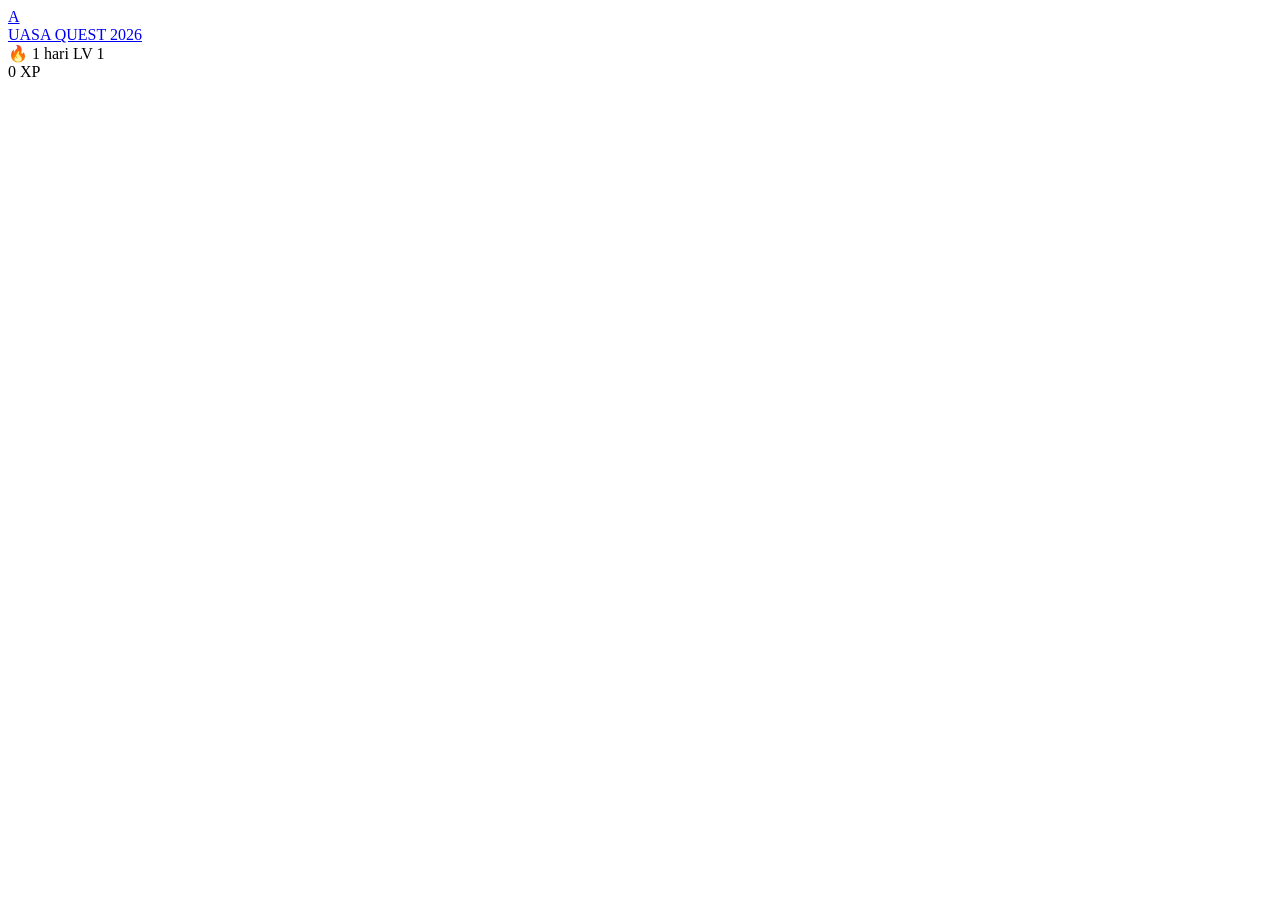
==== index.html @ d548b933 "Add files via upload" ====
<!doctype html>
<html lang="ms">
<head>
<meta charset="utf-8">
<meta name="viewport" content="width=device-width,initial-scale=1,viewport-fit=cover">
<title>Auni UASA Quest 2026</title>
<meta name="description" content="Hub ulang kaji UASA Tingkatan 1: jadual & countdown, nota, kad imbas, cabaran, kertas latihan, simulasi dan lencana.">
<meta name="theme-color" content="#17171C">
<link rel="preconnect" href="https://fonts.googleapis.com">
<link rel="preconnect" href="https://fonts.gstatic.com" crossorigin>
<link rel="stylesheet" href="https://fonts.googleapis.com/css2?family=Bowlby+One&family=Lexend:wght@400;500;600;700;800&family=JetBrains+Mono:wght@500;700&display=swap">
<link rel="stylesheet" href="css/style.css">
</head>
<body>
<header class="bar"><div class="wrap">
  <a class="logo" href="#utama" aria-label="Laman utama"><div class="k">A</div><span>UASA QUEST 2026</span></a>
  <div class="xpbox">
    <span class="streak" id="hdrStreak">🔥 1 hari</span>
    <span class="lvl" id="hdrLvl">LV 1</span>
    <div class="xpbar" aria-hidden="true"><i id="hdrBar"></i></div>
    <span class="xpnum" id="hdrXp">0 XP</span>
  </div>
</div></header>

<main id="app"></main>
<div id="toast" role="status" aria-live="polite"></div>
<canvas id="fx"></canvas>

<script src="js/config.js"></script>
<script src="js/data/bm.js"></script>
<script src="js/data/en.js"></script>
<script src="js/data/sej.js"></script>
<script src="js/data/geo.js"></script>
<script src="js/data/mt.js"></script>
<script src="js/data/sn.js"></script>
<script src="js/data/learn.js"></script>
<script src="js/data/more.js"></script>
<script src="js/sims.js"></script>
<script src="js/raikan.js"></script>
<script src="js/app.js"></script>
</body>
</html>
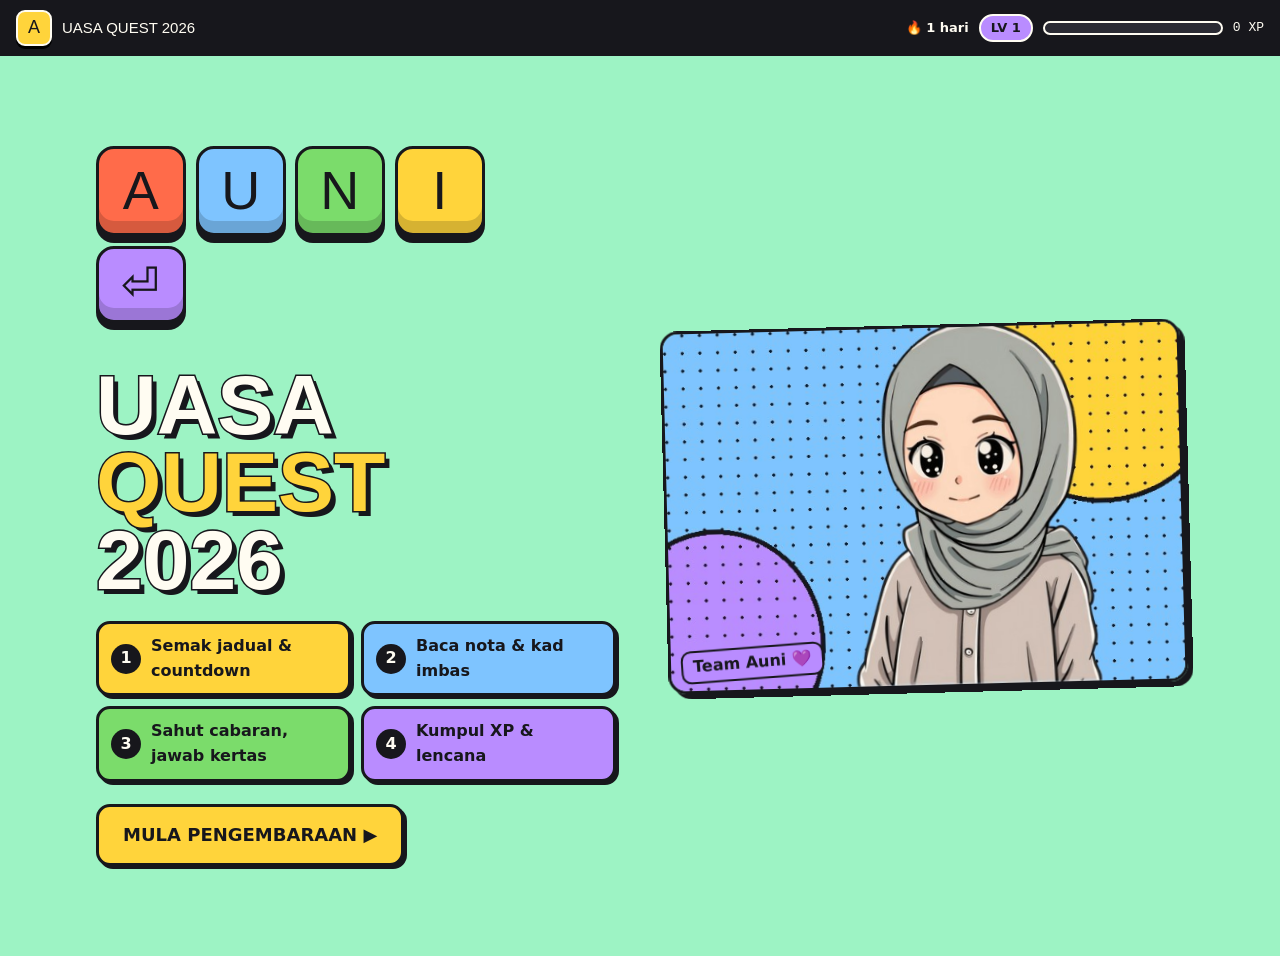
==== commit a21e3bd2: "Add files via upload" ====
--- a/index.html
+++ b/index.html
@@ -6,6 +6,19 @@
 <title>Auni UASA Quest 2026</title>
 <meta name="description" content="Hub ulang kaji UASA Tingkatan 1: jadual & countdown, nota, kad imbas, cabaran, kertas latihan, simulasi dan lencana.">
 <meta name="theme-color" content="#17171C">
+<link rel="manifest" href="manifest.webmanifest">
+<link rel="icon" type="image/png" href="assets/icons/favicon.png">
+<link rel="apple-touch-icon" href="assets/icons/apple-touch-icon.png">
+<meta name="apple-mobile-web-app-capable" content="yes">
+<meta name="mobile-web-app-capable" content="yes">
+<meta name="apple-mobile-web-app-status-bar-style" content="black">
+<meta name="apple-mobile-web-app-title" content="Auni UASA">
+<meta property="og:type" content="website">
+<meta property="og:title" content="Auni UASA Quest 2026">
+<meta property="og:description" content="Hub ulang kaji UASA Tingkatan 1: jadual & countdown, nota, kad imbas, kertas latihan dan lencana.">
+<meta property="og:image" content="https://juliemarlina-collab.github.io/Auni-UASA-Quest-/assets/og-image.jpg">
+<meta property="og:url" content="https://juliemarlina-collab.github.io/Auni-UASA-Quest-/">
+<meta name="twitter:card" content="summary_large_image">
 <link rel="preconnect" href="https://fonts.googleapis.com">
 <link rel="preconnect" href="https://fonts.gstatic.com" crossorigin>
 <link rel="stylesheet" href="https://fonts.googleapis.com/css2?family=Bowlby+One&family=Lexend:wght@400;500;600;700;800&family=JetBrains+Mono:wght@500;700&display=swap">
--- a/css/style.css
+++ b/css/style.css
@@ -0,0 +1,513 @@
+/* UASA Quest · gaya utama */
+:root{padding-top:env(safe-area-inset-top,0px);padding-bottom:env(safe-area-inset-bottom,0px)}
+body{margin:0}
+img{max-width:100%}
+[hidden]{display:none!important}
+
+/* Layout: sticker-collage learning hub — sticky XP bar, keycap hero, quest cards, mama photo collage; paper views as stacked sticker cards */
+:root{
+  --mint:#9DF3C4; --mint-d:#6FE3A8; --ink:#17171C; --paper:#FFFCF2; --cream:#F6EFD9;
+  --sun:#FFD43B; --tomato:#FF6B4A; --sky:#7EC4FF; --leaf:#7BDC6B; --grape:#B98CFF; --teal:#2BC3C9;
+  --good:#1FA35A; --bad:#E2412B; --muted:#4D4D57;
+  --f-display:'Bowlby One','Arial Black',Impact,sans-serif;
+  --f-body:'Lexend',system-ui,-apple-system,'Segoe UI',sans-serif;
+  --f-mono:'JetBrains Mono',ui-monospace,Menlo,Consolas,monospace;
+  --b:3px solid var(--ink); --sh:5px 5px 0 var(--ink); --sh-s:3px 3px 0 var(--ink);
+  color-scheme:light;
+}
+*{box-sizing:border-box}
+html{scroll-behavior:smooth}
+body{background:var(--mint);color:var(--ink);font-family:var(--f-body);font-size:16px;line-height:1.55;
+  background-image:radial-gradient(rgba(23,23,28,.10) 1.2px,transparent 1.3px);background-size:18px 18px}
+body::before{content:"";position:fixed;inset:0 0 auto;height:env(safe-area-inset-top,0px);z-index:60;background:var(--ink)}
+button{font:inherit;color:inherit;cursor:pointer}
+:focus-visible{outline:3px solid var(--grape);outline-offset:3px}
+.wrap{max-width:1040px;margin:0 auto;padding-left:max(16px,env(safe-area-inset-left,0px));padding-right:max(16px,env(safe-area-inset-right,0px))}
+h1,h2,h3{text-wrap:balance;margin:0}
+.disp{font-family:var(--f-display);font-weight:400;letter-spacing:.01em;line-height:1}
+
+/* ---------- top bar ---------- */
+.bar{position:sticky;top:env(safe-area-inset-top,0px);z-index:50;background:var(--ink);color:var(--paper)}
+.bar .wrap{display:flex;align-items:center;gap:12px;padding-block:10px}
+.logo{display:flex;align-items:center;gap:10px;text-decoration:none;color:inherit;min-width:0}
+.logo .k{width:36px;height:36px;border-radius:9px;background:var(--sun);color:var(--ink);display:grid;place-items:center;font-family:var(--f-display);font-size:18px;border:2px solid var(--paper);box-shadow:0 3px 0 #000}
+.logo span{font-family:var(--f-display);font-size:15px;white-space:nowrap}
+.xpbox{margin-left:auto;display:flex;align-items:center;gap:10px;min-width:0}
+.lvl{background:var(--grape);color:var(--ink);border:2px solid var(--paper);border-radius:999px;padding:2px 10px;font-weight:800;font-size:13px;white-space:nowrap}
+.xpbar{width:clamp(70px,22vw,180px);height:14px;border:2px solid var(--paper);border-radius:999px;overflow:hidden;background:#2b2b33}
+.xpbar i{display:block;height:100%;background:linear-gradient(90deg,var(--sun),var(--tomato));width:0;transition:width .8s cubic-bezier(.2,1.4,.4,1)}
+.xpnum{font-family:var(--f-mono);font-size:13px;white-space:nowrap;font-variant-numeric:tabular-nums}
+.streak{font-weight:700;font-size:13px;white-space:nowrap}
+@media (max-width:520px){.logo span{display:none}.streak{display:none}}
+
+/* ---------- shared sticker bits ---------- */
+.card{background:var(--paper);border:var(--b);border-radius:18px;box-shadow:var(--sh)}
+.btn{display:inline-flex;align-items:center;justify-content:center;gap:8px;border:var(--b);border-radius:14px;padding:10px 18px;font-weight:800;background:var(--sun);box-shadow:var(--sh-s);transition:transform .12s,box-shadow .12s;text-decoration:none;color:var(--ink);min-height:46px}
+.btn:hover{transform:translate(-1px,-1px);box-shadow:4px 4px 0 var(--ink)}
+.btn:active{transform:translate(3px,3px);box-shadow:0 0 0 var(--ink)}
+.btn.ghost{background:var(--paper)}
+.btn.dark{background:var(--ink);color:var(--paper);border-color:var(--ink)}
+.btn[disabled]{opacity:.5;cursor:not-allowed;transform:none}
+.label{display:inline-block;background:var(--ink);color:var(--paper);font-family:var(--f-display);padding:6px 14px 8px;border-radius:6px;font-size:clamp(18px,3.4vw,26px);transform:rotate(-1.5deg)}
+.eyebrow{font-weight:800;text-transform:uppercase;letter-spacing:.12em;font-size:12px}
+section.blk{padding-block:34px}
+.sechead{display:flex;flex-wrap:wrap;align-items:end;gap:12px 18px;margin-bottom:20px}
+.sechead p{margin:0;color:var(--muted);max-width:52ch}
+
+/* ---------- hero ---------- */
+.hero{padding-block:30px 10px}
+.hero-grid{display:grid;grid-template-columns:1.25fr 1fr;gap:28px;align-items:center}
+@media (max-width:820px){.hero-grid{grid-template-columns:1fr}}
+.keys{display:grid;grid-template-columns:repeat(4,minmax(0,1fr));gap:10px;max-width:520px}
+.key{aspect-ratio:1;max-width:100%;border:var(--b);border-radius:18px;display:grid;place-items:center;font-family:var(--f-display);font-size:clamp(28px,7vw,54px);position:relative;
+  box-shadow:inset 0 -12px 0 rgba(0,0,0,.16),0 7px 0 var(--ink);animation:drop .6s cubic-bezier(.2,1.6,.4,1) both;user-select:none;transition:transform .1s,box-shadow .1s}
+.key:active{transform:translateY(6px);box-shadow:inset 0 -6px 0 rgba(0,0,0,.16),0 1px 0 var(--ink)}
+.key.enter{grid-row:span 2;aspect-ratio:auto;font-size:clamp(26px,6vw,46px)}
+.key:nth-child(1){background:var(--tomato)}.key:nth-child(2){background:var(--sky);animation-delay:.06s}.key:nth-child(3){background:var(--leaf);animation-delay:.12s}
+.key:nth-child(4){background:var(--sun);animation-delay:.18s}.key:nth-child(5){background:var(--grape);animation-delay:.24s}.key:nth-child(6){background:var(--sky);animation-delay:.3s}.key:nth-child(7){background:var(--tomato);animation-delay:.36s}
+@keyframes drop{from{transform:translateY(-40px) rotate(-8deg);opacity:0}to{transform:none;opacity:1}}
+.title-big{font-family:var(--f-display);font-size:clamp(40px,8.5vw,84px);line-height:.92;margin-top:22px;color:var(--paper);
+  -webkit-text-stroke:3px var(--ink);paint-order:stroke fill;text-shadow:5px 5px 0 var(--ink)}
+.title-big em{font-style:normal;color:var(--sun)}
+.hero p.sub{font-size:18px;font-weight:600;margin:14px 0 0;max-width:44ch}
+.statcard{padding:22px;position:relative}
+.statcard .whoname{display:flex;align-items:center;gap:14px}
+.hero{overflow-x:clip}
+.avatar{width:64px;height:64px;border-radius:50%;border:var(--b);background:var(--sun) center/cover no-repeat;flex:none}
+.statcard h3{font-family:var(--f-display);font-size:24px}
+.statcard .rank{font-weight:700;color:var(--muted)}
+.bigxp{display:flex;align-items:baseline;gap:8px;margin-top:18px}
+.bigxp b{font-family:var(--f-mono);font-size:44px;line-height:1;font-variant-numeric:tabular-nums}
+.meter{height:22px;border:var(--b);border-radius:999px;overflow:hidden;background:var(--cream);margin-top:10px}
+.meter i{display:block;height:100%;background:repeating-linear-gradient(-45deg,var(--tomato) 0 12px,#ff835f 12px 24px);width:0;transition:width 1s cubic-bezier(.2,1.3,.4,1)}
+.mini{display:grid;grid-template-columns:repeat(3,1fr);gap:10px;margin-top:16px}
+.mini div{border:2px solid var(--ink);border-radius:12px;padding:8px;text-align:center;background:var(--mint)}
+.mini b{display:block;font-family:var(--f-mono);font-size:22px;font-variant-numeric:tabular-nums}
+.mini span{font-size:12px;font-weight:700}
+.burst{position:absolute;top:-22px;right:-14px;width:84px;height:84px;background:var(--sun);border:var(--b);display:grid;place-items:center;text-align:center;font-weight:800;font-size:11px;line-height:1.1;
+  clip-path:polygon(50% 0,61% 14%,79% 7%,80% 25%,98% 30%,88% 46%,100% 62%,82% 69%,82% 88%,64% 84%,50% 100%,37% 85%,18% 90%,18% 70%,0 62%,12% 47%,2% 30%,20% 26%,22% 7%,39% 14%);animation:spin 18s linear infinite}
+@keyframes spin{to{transform:rotate(360deg)}}
+
+/* ---------- quests ---------- */
+.quests{display:grid;grid-template-columns:repeat(auto-fill,minmax(min(100%,290px),1fr));gap:22px;margin-bottom:26px}
+.quest{overflow:hidden;display:flex;flex-direction:column;transition:transform .15s}
+.quest:hover{transform:rotate(-.6deg) translateY(-2px)}
+.quest .top{padding:18px 20px 16px;border-bottom:var(--b);position:relative;min-height:118px}
+.quest .tag{display:inline-block;background:var(--paper);border:2px solid var(--ink);border-radius:999px;font-weight:800;font-size:12px;padding:2px 10px}
+.quest h3{font-family:var(--f-display);font-size:clamp(22px,3.4vw,30px);margin-top:10px;line-height:1.05}
+.quest .ico{position:absolute;right:16px;top:14px;font-size:40px;transform:rotate(8deg)}
+.quest .bot{padding:16px 20px 20px;display:flex;flex-direction:column;gap:12px;flex:1}
+.kchips{display:flex;flex-wrap:wrap;gap:8px}
+.kchip{border:2px solid var(--ink);border-radius:10px;padding:4px 10px;font-size:13px;font-weight:700;background:var(--cream)}
+.kchip.done{background:var(--leaf)}
+.qmeta{display:flex;justify-content:space-between;align-items:center;gap:10px;margin-top:auto;flex-wrap:wrap}
+.qmeta .best{font-family:var(--f-mono);font-weight:700}
+.c-tomato{background:var(--tomato)}.c-sun{background:var(--sun)}.c-teal{background:var(--teal)}.c-grape{background:var(--grape)}.c-sky{background:var(--sky)}.c-leaf{background:var(--leaf)}
+
+/* ---------- did you know ---------- */
+.dyk{background:var(--teal);border:var(--b);border-radius:22px;box-shadow:var(--sh);position:relative;overflow:hidden;padding:clamp(22px,4vw,40px)}
+.dyk::before{content:"";position:absolute;inset:-50%;background:repeating-conic-gradient(from 0deg,rgba(23,23,28,.0) 0 8deg,rgba(23,23,28,.14) 8deg 10deg);pointer-events:none}
+.dyk-in{position:relative;display:grid;grid-template-columns:auto 1fr;gap:24px;align-items:center}
+@media (max-width:640px){.dyk-in{grid-template-columns:1fr}}
+.dyk-title{font-family:var(--f-display);font-size:clamp(34px,6vw,54px);line-height:.95;color:var(--paper);-webkit-text-stroke:3px var(--ink);paint-order:stroke fill;text-shadow:4px 4px 0 var(--ink)}
+.dyk-title .q{color:var(--tomato)}
+.bubble{background:var(--sun);border:var(--b);border-radius:26px;padding:20px 22px;position:relative;box-shadow:var(--sh-s);min-height:120px}
+.bubble::after{content:"";position:absolute;left:28px;bottom:-22px;width:30px;height:30px;background:var(--sun);border-right:var(--b);border-bottom:var(--b);transform:skewX(30deg) rotate(45deg)}
+.bubble p{margin:0 0 12px;font-size:17px;font-weight:600}
+.bubble .tipnav{display:flex;align-items:center;justify-content:space-between;gap:10px}
+.bubble small{font-family:var(--f-mono);font-weight:700}
+.tipfade{animation:pop .35s cubic-bezier(.2,1.6,.4,1)}
+@keyframes pop{from{transform:scale(.92);opacity:.2}to{transform:none;opacity:1}}
+
+/* ---------- badges ---------- */
+.badges{display:grid;grid-template-columns:repeat(auto-fill,minmax(150px,1fr));gap:14px}
+.badge{border:var(--b);border-radius:16px;padding:14px 12px;text-align:center;background:var(--paper);box-shadow:var(--sh-s);transition:transform .2s}
+.badge .em{font-size:38px;line-height:1;display:block;margin-bottom:6px}
+.badge b{display:block;font-size:14px}
+.badge span{font-size:12px;color:var(--muted)}
+.badge.lock{background:var(--cream)}
+.badge.lock .em{filter:grayscale(1);opacity:.35}
+.badge.on{background:var(--sun)}
+.badge.on:hover{transform:rotate(-3deg) scale(1.03)}
+
+/* ---------- mama collage ---------- */
+.love{background:var(--cream);border:var(--b);border-radius:22px;box-shadow:var(--sh);position:relative;overflow:hidden;padding:clamp(22px,4vw,44px)}
+.love::before{content:"";position:absolute;inset:-60%;background:repeating-conic-gradient(from 0deg at 50% 50%,var(--paper) 0 9deg,var(--cream) 9deg 18deg);opacity:.9}
+.love-in{position:relative;display:grid;grid-template-columns:minmax(0,.9fr) minmax(0,1.1fr);gap:clamp(20px,4vw,44px);align-items:center}
+@media (max-width:760px){.love-in{grid-template-columns:1fr}}
+.photo{position:relative;max-width:420px;justify-self:center;width:100%}
+.photo .frame{background:var(--paper);border:var(--b);border-radius:14px;padding:12px 12px 46px;box-shadow:var(--sh);transform:rotate(-3deg)}
+.photo img{display:block;width:100%;border:2px solid var(--ink);border-radius:8px;aspect-ratio:560/676;object-fit:cover}
+.photo .cap{position:absolute;left:0;right:0;bottom:12px;text-align:center;font-family:var(--f-display);font-size:18px}
+.photo .star{position:absolute;right:-18px;bottom:30px;width:74px;height:74px;background:var(--sun);border:var(--b);clip-path:polygon(50% 0,63% 35%,100% 38%,70% 60%,80% 100%,50% 76%,20% 100%,30% 60%,0 38%,37% 35%);animation:wob 3s ease-in-out infinite}
+.photo .hearts{position:absolute;left:-16px;top:18px;background:var(--grape);border:var(--b);border-radius:14px;padding:6px 12px;font-weight:800;transform:rotate(-10deg);box-shadow:var(--sh-s)}
+@keyframes wob{50%{transform:rotate(14deg) scale(1.06)}}
+.wegot{display:inline-flex;flex-direction:column;gap:6px}
+.wegot span{background:var(--ink);color:var(--paper);font-family:var(--f-display);font-size:clamp(34px,7vw,66px);line-height:1;padding:6px 16px 10px;align-self:flex-start}
+.wegot span:nth-child(2){margin-left:clamp(20px,5vw,60px);background:var(--tomato);color:var(--ink);border:var(--b)}
+.mnote{background:var(--paper);border:var(--b);border-radius:18px;padding:18px 20px;margin-top:20px;box-shadow:var(--sh-s);font-size:17px;max-width:60ch}
+.mnote p{margin:0 0 10px}
+.mnote .sig{font-weight:800}
+
+/* ---------- format ---------- */
+.fmt{display:grid;grid-template-columns:repeat(2,minmax(0,1fr));gap:22px}
+@media (max-width:760px){.fmt{grid-template-columns:1fr}}
+.fmt .card{padding:0;overflow:hidden}
+.fmt h3{font-family:var(--f-display);font-size:22px;padding:14px 18px;border-bottom:var(--b)}
+.fmt table{width:100%;border-collapse:collapse;font-size:14px}
+.fmt td,.fmt th{padding:9px 14px;border-bottom:2px dashed rgba(23,23,28,.25);text-align:left;vertical-align:top}
+.fmt th{background:var(--cream);font-size:12px;text-transform:uppercase;letter-spacing:.08em}
+.fmt td:last-child{font-family:var(--f-mono);white-space:nowrap;text-align:right}
+.fineprint{font-size:13px;color:var(--muted);margin-top:14px}
+
+/* ---------- paper view ---------- */
+.ptop{padding-block:22px 6px}
+.crumbs{display:flex;gap:10px;align-items:center;flex-wrap:wrap}
+.ptitle{margin-top:16px;display:flex;flex-wrap:wrap;align-items:center;gap:12px 16px}
+.ptitle h1{font-family:var(--f-display);font-size:clamp(28px,5.4vw,48px);line-height:1;color:var(--paper);-webkit-text-stroke:3px var(--ink);paint-order:stroke fill;text-shadow:4px 4px 0 var(--ink)}
+.tabs{display:flex;gap:10px;flex-wrap:wrap;margin-top:18px}
+.tab{border:var(--b);border-radius:14px;padding:10px 16px;font-weight:800;background:var(--paper);box-shadow:var(--sh-s)}
+.tab[aria-selected="true"]{background:var(--ink);color:var(--paper)}
+.tools{display:flex;flex-wrap:wrap;gap:12px;align-items:center;margin-top:18px}
+.timer{display:flex;align-items:center;gap:10px;background:var(--paper);border:var(--b);border-radius:14px;padding:6px 8px 6px 14px;box-shadow:var(--sh-s)}
+.timer b{font-family:var(--f-mono);font-size:22px;font-variant-numeric:tabular-nums}
+.timer.low b{color:var(--bad)}
+.timer button{border:2px solid var(--ink);border-radius:10px;background:var(--sun);font-weight:800;padding:6px 12px}
+.pill{border:2px solid var(--ink);border-radius:999px;padding:4px 12px;font-weight:700;background:var(--paper);font-size:14px}
+.sect{margin-top:28px}
+.sect-h{display:flex;flex-wrap:wrap;align-items:center;gap:10px 14px;margin-bottom:6px}
+.sect-h .mk{font-family:var(--f-mono);font-weight:700;background:var(--sun);border:2px solid var(--ink);border-radius:8px;padding:2px 8px}
+.sect .ins{font-weight:600;margin:6px 0 14px;max-width:70ch}
+.grpc{padding:clamp(16px,3vw,24px);margin-bottom:18px}
+.stim{margin-bottom:6px}
+.passage{background:var(--cream);border:2px solid var(--ink);border-radius:12px;padding:14px 18px;margin:12px 0;max-width:72ch}
+.passage p{margin:0 0 10px}.passage p:last-child{margin:0}
+.passage.notice p:first-child{font-weight:800;text-align:center;letter-spacing:.08em}
+p.note{background:none;border:0;box-shadow:none;padding:0;margin:6px 0 0;color:var(--muted);font-size:13px}
+.tag{display:inline-block;background:var(--grape);border:2px solid var(--ink);border-radius:8px;font-size:12px;font-weight:800;padding:0 8px;margin-left:6px}
+.sign{border:3px double var(--ink);background:var(--paper);border-radius:10px;padding:14px;text-align:center;font-weight:700;max-width:420px;margin:6px 0}
+.msg{background:#E9F6FF;border:2px solid var(--ink);border-radius:16px 16px 16px 4px;padding:12px 16px;max-width:520px;margin:6px 0}
+.msg.mail{border-radius:12px;background:var(--paper);margin:12px 0}
+.poster{border:var(--b);background:var(--sun);border-radius:14px;padding:16px;max-width:460px;margin:12px 0;display:grid;gap:4px;font-weight:600;transform:rotate(-.6deg)}
+.poster-h{font-family:var(--f-display);font-size:20px;line-height:1.1;margin-bottom:6px}
+.mindmap{display:flex;flex-wrap:wrap;gap:10px;margin:14px 0;align-items:stretch}
+.mm-c{flex:1 1 100%;background:var(--ink);color:var(--paper);border-radius:12px;padding:10px 14px;font-weight:800;text-align:center}
+.mm-n{flex:1 1 160px;border:2px solid var(--ink);border-radius:12px;padding:10px 12px;background:var(--paper);font-weight:600;position:relative}
+.mm-n::before{content:"●";color:var(--tomato);margin-right:6px}
+.trio{display:grid;grid-template-columns:repeat(3,minmax(0,1fr));gap:12px;margin:12px 0}
+@media (max-width:760px){.trio{grid-template-columns:1fr}}
+.who{border:2px solid var(--ink);border-radius:14px;padding:12px 14px;background:var(--cream)}
+.who p{margin:6px 0 0;font-size:15px}
+.ul sup{font-family:var(--f-mono);font-size:11px;font-weight:700;margin-right:1px}
+.ul u{text-decoration-thickness:2px;text-underline-offset:3px;font-weight:700}
+.item{border-top:2px dashed rgba(23,23,28,.25);padding-top:14px;margin-top:14px}
+.item:first-child{border-top:0;margin-top:8px;padding-top:0}
+.qline{display:flex;gap:12px;align-items:flex-start}
+.qn{flex:none;min-width:40px;height:32px;padding:0 8px;border:2px solid var(--ink);border-radius:10px;background:var(--sun);font-family:var(--f-mono);font-weight:700;display:grid;place-items:center;font-size:14px}
+.qt{flex:1;min-width:0;font-weight:500}
+.qt .m{font-family:var(--f-mono);font-size:12px;color:var(--muted);white-space:nowrap}
+.opts{display:grid;gap:8px;margin:10px 0 0 52px}
+@media (max-width:520px){.opts{margin-left:0}}
+.opts.short{grid-template-columns:repeat(auto-fit,minmax(120px,1fr))}
+.opt{display:flex;align-items:center;gap:12px;text-align:left;border:2px solid var(--ink);border-radius:12px;padding:10px 12px;background:var(--paper);min-height:46px;transition:transform .1s,background .15s}
+.opt:hover:not([disabled]){background:var(--mint);transform:translateX(2px)}
+.opt .L{flex:none;width:28px;height:28px;border-radius:8px;border:2px solid var(--ink);display:grid;place-items:center;font-weight:800;background:var(--cream)}
+.opt.sel{background:var(--sky)}
+.opt.sel .L{background:var(--ink);color:var(--paper)}
+.opt.right{background:#BFF2CF}.opt.right .L{background:var(--good);color:#fff}
+.opt.wrong{background:#FFD0C7}.opt.wrong .L{background:var(--bad);color:#fff}
+.opt[disabled]{cursor:default}
+.inp{margin:10px 0 0 52px;display:flex;flex-wrap:wrap;gap:10px}
+@media (max-width:520px){.inp{margin-left:0}}
+.inp input,textarea{font:inherit;border:2px solid var(--ink);border-radius:12px;padding:10px 12px;background:var(--paper);color:var(--ink);min-height:46px;width:min(100%,320px)}
+.inp input.right{background:#BFF2CF}.inp input.wrong{background:#FFD0C7}
+textarea{width:100%;min-height:200px;resize:vertical;line-height:1.6}
+.wbox{margin:12px 0 0}
+.wmeta{display:flex;flex-wrap:wrap;gap:10px;align-items:center;margin-top:8px}
+.wc{font-family:var(--f-mono);font-weight:700;border:2px solid var(--ink);border-radius:999px;padding:3px 12px;background:var(--cream)}
+.wc.ok{background:var(--leaf)}.wc.under{background:var(--sun)}.wc.over{background:var(--tomato)}
+.choices{display:grid;gap:8px;margin:12px 0}
+.fb{margin:10px 0 0 52px;border:2px solid var(--ink);border-radius:12px;padding:10px 14px;background:var(--paper);font-size:15px}
+@media (max-width:520px){.fb{margin-left:0}}
+.fb.good{background:#E3FAEA}.fb.bad{background:#FFEDE8}
+.fb .h{font-weight:800}
+.mark{margin-top:10px;display:flex;flex-wrap:wrap;gap:8px;align-items:center}
+.mark .lab{font-weight:700;font-size:14px;min-width:0;flex:1 1 200px}
+.segs{display:flex;flex-wrap:wrap;gap:4px}
+.seg{width:36px;height:36px;border:2px solid var(--ink);border-radius:9px;background:var(--paper);font-family:var(--f-mono);font-weight:700}
+.seg.on{background:var(--ink);color:var(--paper)}
+.dock{position:sticky;bottom:0;z-index:40;margin-top:30px;background:var(--ink);color:var(--paper);padding-bottom:env(safe-area-inset-bottom,0px)}
+.dock .wrap{display:flex;align-items:center;gap:12px;flex-wrap:wrap;padding-block:10px}
+.dock .prog{flex:1;min-width:140px}
+.dock .prog .meter{border-color:var(--paper);height:14px;margin-top:4px;background:#2b2b33}
+.dock .prog .meter i{background:var(--leaf)}
+.dock .btn{box-shadow:0 3px 0 #000}
+.result{padding:clamp(18px,3vw,26px);margin-top:22px;background:var(--sun);display:grid;grid-template-columns:auto 1fr;gap:20px;align-items:center}
+@media (max-width:560px){.result{grid-template-columns:1fr}}
+.ring{--p:0;width:120px;height:120px;border-radius:50%;border:var(--b);background:conic-gradient(var(--ink) calc(var(--p)*1%),var(--paper) 0);display:grid;place-items:center}
+.ring div{width:84px;height:84px;border-radius:50%;background:var(--sun);border:var(--b);display:grid;place-items:center;font-family:var(--f-mono);font-weight:700;font-size:22px}
+.result h3{font-family:var(--f-display);font-size:26px}
+.result p{margin:6px 0}
+.result .row{display:flex;flex-wrap:wrap;gap:10px;margin-top:10px}
+footer{padding-block:30px 40px;font-size:13px;color:var(--muted);text-align:center}
+
+/* toast + confetti */
+#toast{position:fixed;left:50%;bottom:calc(84px + env(safe-area-inset-bottom,0px));transform:translate(-50%,40px);opacity:0;z-index:90;background:var(--sun);border:var(--b);border-radius:16px;box-shadow:var(--sh);padding:10px 18px;font-weight:800;transition:.35s cubic-bezier(.2,1.6,.4,1);max-width:calc(100vw - 32px);text-align:center}
+#toast.show{transform:translate(-50%,0);opacity:1}
+#fx{position:fixed;inset:0;pointer-events:none;z-index:80}
+@media (prefers-reduced-motion:reduce){*,*::before,*::after{animation:none!important;transition:none!important}html{scroll-behavior:auto}}
+
+/* v2 additions */
+.banner{position:relative;margin:-6px -6px 14px;border:var(--b);border-radius:14px;overflow:hidden;box-shadow:var(--sh-s)}
+.banner img{display:block;width:100%;aspect-ratio:640/444;object-fit:cover}
+.bname{position:absolute;left:10px;bottom:10px;background:var(--grape);border:2px solid var(--ink);border-radius:10px;padding:2px 10px;font-weight:800;transform:rotate(-3deg)}
+@media (max-width:820px){.statcard{order:-1}}
+.subjh{font-family:var(--f-display);font-size:22px;margin:4px 0 12px;display:flex;align-items:center;gap:10px}
+.subjh::after{content:"";flex:1;height:3px;background:var(--ink);border-radius:3px}
+.tag2{display:inline-block;background:var(--paper);border:2px solid var(--ink);border-radius:999px;font-weight:800;font-size:12px;padding:2px 10px}
+.cd{display:flex;flex-wrap:wrap;gap:16px;align-items:center;justify-content:space-between;padding:18px 20px;background:var(--ink);color:var(--paper);border-color:var(--ink)}
+.cdbig{font-family:var(--f-display);font-size:clamp(22px,4vw,32px);color:var(--sun);line-height:1.1;margin-top:4px}
+.cdsub{font-weight:600;margin-top:6px}
+.gsel{display:flex;gap:8px;flex-wrap:wrap}
+.gbtn{border:2px solid var(--paper);border-radius:12px;padding:8px 12px;font-weight:800;background:transparent;color:var(--paper)}
+.gbtn[aria-pressed="true"]{background:var(--sun);color:var(--ink);border-color:var(--sun)}
+.sched{display:grid;grid-template-columns:repeat(auto-fill,minmax(min(100%,230px),1fr));gap:14px;margin-top:16px}
+.day{background:var(--paper);border:var(--b);border-radius:16px;overflow:hidden;box-shadow:var(--sh-s)}
+.day .dh{display:flex;justify-content:space-between;align-items:baseline;padding:8px 14px;background:var(--sky);border-bottom:var(--b)}
+.day .dh b{font-family:var(--f-display);font-size:18px}
+.day .dh span{font-family:var(--f-mono);font-weight:700}
+.day.next .dh{background:var(--sun)}
+.day.next{transform:rotate(-1deg)}
+.day.past{opacity:.55}
+.day.past .dh{background:var(--cream)}
+.day ul{list-style:none;margin:0;padding:8px 14px 12px;display:grid;gap:8px}
+.day li{display:grid;grid-template-columns:auto 1fr;gap:10px;font-size:14px;font-weight:600}
+.day .tm{font-family:var(--f-mono);font-size:12px;background:var(--cream);border:1.5px solid var(--ink);border-radius:6px;padding:1px 6px;white-space:nowrap;height:fit-content}
+.go{font-size:12px;font-weight:800;color:var(--ink);background:var(--leaf);border:1.5px solid var(--ink);border-radius:6px;padding:0 6px;text-decoration:none;white-space:nowrap}
+.mapwrap{max-width:560px;margin:12px 0;border:var(--b);border-radius:14px;background:var(--paper);padding:6px;overflow-x:auto}
+.mapwrap svg{display:block;width:100%;min-width:300px;height:auto}
+.legend{display:flex;flex-wrap:wrap;gap:8px 14px;font-size:13px;font-weight:600;margin:6px 0 4px}
+.legend span{display:inline-flex;align-items:center;gap:6px}
+.legend i{display:inline-block;width:22px;height:10px;border:1.5px solid var(--ink);border-radius:3px}
+.dtab{border-collapse:collapse;margin:12px 0;font-size:14px;background:var(--paper)}
+.dtab th,.dtab td{border:2px solid var(--ink);padding:6px 12px;text-align:center;font-variant-numeric:tabular-nums}
+.dtab th{background:var(--sun)}
+textarea.otxt{min-height:110px;width:100%}
+
+/* v3 app shell */
+body.hasnav .pg{padding-bottom:calc(92px + env(safe-area-inset-bottom,0px))}
+.pg{padding-top:18px}
+.tabbar{position:fixed;left:0;right:0;bottom:0;z-index:55;background:var(--ink);display:grid;grid-template-columns:repeat(6,1fr);padding:6px max(8px,env(safe-area-inset-right,0px)) calc(6px + env(safe-area-inset-bottom,0px)) max(8px,env(safe-area-inset-left,0px));border-top:3px solid var(--ink)}
+.tabbar a{display:flex;flex-direction:column;align-items:center;gap:2px;color:var(--paper);text-decoration:none;font-weight:700;font-size:12px;padding:6px 2px;border-radius:12px;min-height:52px;justify-content:center}
+.tabbar a span{font-size:20px;line-height:1}
+.tabbar a.on{background:var(--sun);color:var(--ink)}
+.phead{padding-block:6px 14px}
+.ptl{font-family:var(--f-display);font-size:clamp(28px,6vw,46px);line-height:1;color:var(--paper);-webkit-text-stroke:3px var(--ink);paint-order:stroke fill;text-shadow:4px 4px 0 var(--ink);margin-top:10px}
+.phead p{margin:10px 0 0;font-weight:600;max-width:60ch}
+.btn.sm{min-height:38px;padding:6px 12px;font-size:14px}
+.btn.big{font-size:18px;padding:14px 24px;min-height:56px}
+.tiny{font-size:13px;font-weight:700;margin-top:6px}
+.hero2{padding:16px;max-width:720px}
+.hero2 .banner{margin:0 0 14px}
+.hello{display:flex;justify-content:space-between;align-items:flex-end;gap:12px;flex-wrap:wrap}
+.hello h2{font-family:var(--f-display);font-size:clamp(24px,5vw,34px);line-height:1.05}
+.hello .rank{font-weight:700;color:var(--muted)}
+.xpbig{display:flex;align-items:baseline;gap:6px}.xpbig b{font-family:var(--f-mono);font-size:40px;line-height:1}
+.remind{padding:18px 20px;max-width:720px}
+.rtop{display:flex;justify-content:space-between;align-items:flex-start;gap:12px;flex-wrap:wrap}
+.remind .cdbig{color:var(--tomato);-webkit-text-stroke:0}
+.rlist{list-style:none;margin:12px 0 0;padding:0;display:grid;gap:6px}
+.rlist li{display:grid;grid-template-columns:auto 1fr;gap:10px;font-weight:600;align-items:center}
+.tm{font-family:var(--f-mono);font-size:12px;background:var(--cream);border:1.5px solid var(--ink);border-radius:6px;padding:1px 6px;white-space:nowrap;height:fit-content}
+.chips{display:flex;flex-wrap:wrap;gap:8px;margin-top:8px}
+.chipl{border:2px solid var(--ink);border-radius:999px;padding:6px 12px;font-weight:800;text-decoration:none;color:var(--ink);box-shadow:var(--sh-s)}
+.checks{display:grid;gap:6px;margin-top:8px}
+.chk{display:flex;gap:10px;align-items:center;font-weight:600;padding:8px 10px;border:2px solid var(--ink);border-radius:12px;background:var(--paper);cursor:pointer}
+.chk input{width:22px;height:22px;accent-color:var(--good);flex:none}
+.chk:has(input:checked){background:#E3FAEA}.chk:has(input:checked) span{text-decoration:line-through}
+.tiles{display:grid;grid-template-columns:repeat(auto-fill,minmax(min(100%,150px),1fr));gap:14px;max-width:720px}
+.tile{border:var(--b);border-radius:18px;box-shadow:var(--sh);padding:16px;text-decoration:none;color:var(--ink);display:flex;flex-direction:column;gap:2px;transition:transform .12s}
+.tile:hover{transform:rotate(-1.5deg) translateY(-2px)}
+.tile span{font-size:30px}.tile b{font-family:var(--f-display);font-size:20px}.tile small{font-weight:600}
+.sgrid{display:grid;grid-template-columns:repeat(auto-fill,minmax(min(100%,240px),1fr));gap:18px}
+.stile{text-decoration:none;color:var(--ink);overflow:hidden;transition:transform .12s}
+.stile:hover{transform:translateY(-3px) rotate(-.6deg)}
+.stop{display:flex;justify-content:space-between;align-items:flex-start;padding:14px 16px;border-bottom:var(--b);min-height:84px}
+.sico{font-size:40px}.sdate{background:var(--paper);border:2px solid var(--ink);border-radius:999px;font-size:12px;font-weight:800;padding:2px 10px}
+.sbot{padding:14px 16px}.sbot h3{font-family:var(--f-display);font-size:22px}
+.smeta{display:flex;flex-wrap:wrap;gap:6px;margin-top:8px}.smeta span{font-size:12px;font-weight:700;border:1.5px solid var(--ink);border-radius:8px;padding:1px 8px;background:var(--cream)}
+.notes{display:grid;gap:14px;max-width:760px}
+.note summary{list-style:none;cursor:pointer;display:flex;align-items:center;gap:12px;padding:14px 16px;font-weight:800;font-size:17px}
+.note summary::-webkit-details-marker{display:none}
+.note summary::after{content:"＋";margin-left:auto;font-weight:800}
+.note[open] summary::after{content:"－"}
+.note[open] summary{border-bottom:2px dashed rgba(23,23,28,.25)}
+.nn{flex:none;width:30px;height:30px;border-radius:9px;border:2px solid var(--ink);background:var(--sun);display:grid;place-items:center;font-family:var(--f-mono);font-size:14px}
+.note ul{margin:0;padding:12px 18px 16px 40px;display:grid;gap:8px}
+.fc-wrap{max-width:560px;display:grid;gap:14px}
+.fc-count{font-family:var(--f-mono);font-weight:700}
+.flash{border:0;padding:0;background:none;perspective:1000px;height:260px;width:100%}
+.fc-in{position:relative;width:100%;height:100%;transition:transform .5s cubic-bezier(.2,1.2,.4,1);transform-style:preserve-3d}
+.flash.flip .fc-in{transform:rotateY(180deg)}
+.fc-f,.fc-b{position:absolute;inset:0;border:var(--b);border-radius:22px;box-shadow:var(--sh);display:flex;flex-direction:column;align-items:center;justify-content:center;gap:10px;padding:20px;text-align:center;backface-visibility:hidden;-webkit-backface-visibility:hidden}
+.fc-f{background:inherit}.flash .fc-f{background:var(--paper)}
+.fc-b{background:var(--sun);transform:rotateY(180deg)}
+.fc-f b,.fc-b b{font-size:clamp(20px,4.5vw,28px);line-height:1.25}
+.fc-f small,.fc-b small{font-weight:800;letter-spacing:.14em;font-size:11px}
+.fc-f em{font-size:13px;color:var(--muted)}
+.fc-nav,.row2{display:flex;gap:10px;flex-wrap:wrap}
+.chal-start,.chal{padding:22px;max-width:620px}
+.chal-start{text-align:center}.chal-start .cbig{font-size:56px}.chal-start h3{font-family:var(--f-display);font-size:24px;margin:6px 0}.chal-start .row2{justify-content:center}
+.cq{font-size:20px;margin:8px 0 12px}
+.cbar{height:12px;border:2px solid var(--ink);border-radius:999px;overflow:hidden;background:var(--cream);margin-bottom:10px}.cbar i{display:block;height:100%;background:var(--leaf)}
+.focus{padding:24px;display:grid;gap:18px;justify-items:center;text-align:center;max-width:560px}
+.fring{--p:0;width:220px;height:220px;border-radius:50%;border:var(--b);background:conic-gradient(var(--tomato) calc(var(--p)*1%),var(--cream) 0);display:grid;place-items:center;box-shadow:var(--sh)}
+.fring>div{width:170px;height:170px;border-radius:50%;background:var(--paper);border:var(--b);display:grid;place-content:center}
+.fring b{font-family:var(--f-mono);font-size:44px;line-height:1}.fring small{font-weight:700}
+.presets{display:flex;flex-wrap:wrap;gap:8px;justify-content:center}
+.ftips{padding:18px 22px;margin-top:18px;max-width:560px}.ftips h3{font-family:var(--f-display);font-size:20px}.ftips ol{margin:10px 0 0;padding-left:20px;display:grid;gap:4px}
+.big3{max-width:620px}.big3 b{font-size:26px}
+.calbtn{display:block;margin:0 12px 12px;text-align:center;border:2px solid var(--ink);border-radius:10px;padding:8px;font-weight:800;font-size:13px;text-decoration:none;color:var(--ink);background:var(--mint)}
+.intro{min-height:100%;padding-block:28px;background:var(--mint)}
+.intro-in{display:grid;gap:22px;justify-items:start;max-width:640px;margin:0 auto}
+.intro-photo{position:relative;width:100%;border:var(--b);border-radius:18px;overflow:hidden;box-shadow:var(--sh);transform:rotate(-1.5deg)}
+.intro-photo img{display:block;width:100%;aspect-ratio:640/444;object-fit:cover}
+.quest-steps{display:grid;grid-template-columns:repeat(2,minmax(0,1fr));gap:10px;width:100%}
+.qs{border:var(--b);border-radius:14px;padding:10px 12px;display:flex;gap:10px;align-items:center;font-weight:700;box-shadow:var(--sh-s)}
+.qs b{flex:none;width:30px;height:30px;border-radius:50%;background:var(--ink);color:var(--paper);display:grid;place-items:center}
+@media (max-width:420px){.quest-steps{grid-template-columns:1fr}}
+
+/* v4 math */
+.fig{max-width:340px;margin:10px 0;border:2px solid var(--ink);border-radius:12px;background:var(--paper);padding:6px}
+.fig svg{display:block;width:100%;height:auto}
+.kans{align-items:center}.kans label{font-weight:800}
+.kans input{width:min(100%,240px);font-family:var(--f-mono);font-weight:700}
+.steps{margin:8px 0;padding:10px 12px;background:var(--cream);border:1.5px dashed var(--ink);border-radius:10px;line-height:1.8;font-family:var(--f-mono);font-size:14px}
+.steps i{font-family:var(--f-body);color:var(--muted);font-size:12px}
+.simbtn{display:inline-flex;align-items:center;gap:6px;margin:8px 0 2px;border:2px solid var(--ink);border-radius:10px;background:var(--grape);font-weight:800;padding:6px 12px;box-shadow:var(--sh-s)}
+.scrwrap{margin:10px 0 0 52px}
+@media (max-width:520px){.scrwrap{margin-left:0}}
+.scrtog{min-height:36px}
+.scr{margin-top:8px;border:2px solid var(--ink);border-radius:14px;background:var(--paper);padding:8px;display:grid;gap:8px}
+.scrtools{display:flex;gap:8px;align-items:center;flex-wrap:wrap}
+.pen{width:30px;height:30px;border-radius:50%;border:2px solid var(--ink);background:#17171C}
+.pen.er{background:var(--paper);font-size:15px;display:grid;place-items:center}
+.pen.on{outline:3px solid var(--sun);outline-offset:2px}
+.scrc{width:100%;height:240px;border:1.5px dashed rgba(23,23,28,.4);border-radius:10px;background:#fff;touch-action:none;display:block;cursor:crosshair}
+.scrt{min-height:70px;font-family:var(--f-mono);font-size:14px}
+.simmodal{position:fixed;inset:0;z-index:95;background:rgba(23,23,28,.55);display:grid;place-items:center;padding:calc(12px + env(safe-area-inset-top,0px)) max(12px,env(safe-area-inset-right,0px)) calc(12px + env(safe-area-inset-bottom,0px)) max(12px,env(safe-area-inset-left,0px))}
+.simbox{width:min(100%,640px);max-height:100%;overflow:auto;padding:16px 18px}
+.simhead{display:flex;justify-content:space-between;align-items:center;gap:10px;margin-bottom:8px}
+.simhead h3{font-family:var(--f-display);font-size:22px}
+.simp{margin:0 0 10px;font-weight:600}
+.simctl{display:flex;flex-wrap:wrap;gap:10px 18px;margin-bottom:8px}
+.sl{display:grid;gap:4px;flex:1 1 160px;font-weight:700;font-size:14px}
+.sl b{font-family:var(--f-mono);background:var(--sun);border:1.5px solid var(--ink);border-radius:6px;padding:0 6px}
+.sl input[type=range]{width:100%;accent-color:var(--tomato);height:28px}
+.sl select,.sl input[type=text]{font:inherit;border:2px solid var(--ink);border-radius:10px;padding:8px;background:var(--paper);color:var(--ink)}
+.simsvg{display:block;width:100%;height:auto;background:var(--paper);border:2px solid var(--ink);border-radius:12px;margin:6px 0}
+.simres{background:var(--sun);border:2px solid var(--ink);border-radius:12px;padding:10px 12px;font-weight:600;line-height:1.6}
+.simstep{margin-top:8px;font-weight:700;color:var(--muted)}
+.pillok{display:inline-block;background:var(--leaf);border:1.5px solid var(--ink);border-radius:999px;padding:0 8px;font-size:12px}
+.fgrid{display:grid;grid-template-columns:repeat(auto-fit,minmax(min(100%,240px),1fr));gap:10px;margin-bottom:10px}
+.fchips{display:flex;flex-wrap:wrap;gap:6px;margin-top:6px}
+.fchip{border:1.5px solid var(--ink);border-radius:8px;padding:2px 8px;font-family:var(--f-mono);font-weight:700;background:var(--paper)}
+.fchip.hl{background:var(--sky)}.fchip.big{background:var(--sun);transform:scale(1.12)}
+.simgrid{display:grid;grid-template-columns:repeat(auto-fill,minmax(min(100%,160px),1fr));gap:14px}
+.simtile{display:flex;flex-direction:column;align-items:flex-start;gap:6px;padding:16px;text-align:left;font-weight:800;transition:transform .12s}
+.simtile span{font-size:30px}.simtile:hover{transform:rotate(-1.5deg)}
+
+.notes-box{margin:6px 0;font-weight:800}
+.nltable{border:var(--b);border-radius:14px;background:var(--paper);padding:10px;margin:10px 0;max-width:640px}
+.nlh{font-family:var(--f-display);font-size:16px;margin-bottom:6px}
+.nltable .dtab{margin:6px 0;width:100%}
+.nltable .dtab td{text-align:left}
+.nlnote{font-size:14px;font-weight:600;margin-top:6px}
+.sentbank{border:var(--b);border-radius:14px;background:var(--sun);padding:10px 14px;margin:10px 0;max-width:640px}
+.sentbank ol{margin:6px 0 0;padding-left:22px;display:grid;gap:4px;font-weight:600}
+
+.ar{font-family:'Amiri','Scheherazade New','Noto Naskh Arabic','Traditional Arabic',serif;font-size:1.35em;line-height:1.6}
+.code{font-family:var(--f-mono);font-size:14px;background:#17171C;color:#E8FBE6;border-radius:10px;padding:10px 12px;margin:8px 0;overflow-x:auto;line-height:1.7}
+.bits{display:grid;grid-template-columns:repeat(8,minmax(0,1fr));gap:6px}
+.bit{border:2px solid var(--ink);border-radius:10px;background:var(--paper);padding:6px 0;display:grid;gap:2px;justify-items:center;box-shadow:var(--sh-s)}
+.bit small{font-family:var(--f-mono);font-size:11px;color:var(--muted)}.bit b{font-family:var(--f-mono);font-size:24px}
+.bit.on{background:var(--sun)}
+.hprev{border:2px solid var(--ink);border-radius:12px;background:#fff;padding:12px;min-height:80px;overflow-wrap:anywhere}
+
+@media (max-width:420px){.tabbar a{font-size:10.5px}.tabbar a span{font-size:18px}}
+.cele{display:grid;grid-template-columns:1fr minmax(0,360px);gap:22px;align-items:center}
+@media (max-width:720px){.cele{grid-template-columns:1fr}}
+.cele-sub{font-weight:700;margin:12px 0 16px}
+.cert{position:relative;margin-top:22px;padding:8px;background:var(--sun);max-width:640px}
+.cert-in{border:3px double var(--ink);border-radius:12px;background:var(--paper);padding:20px 22px;text-align:center}
+.cert h2{font-family:var(--f-display);font-size:clamp(24px,5vw,34px);margin:6px 0}
+.cert h3{font-family:var(--f-display);font-size:26px;color:var(--tomato);-webkit-text-stroke:1px var(--ink);margin:4px 0}
+.cert p{margin:6px auto;max-width:46ch;font-weight:600}
+.cert blockquote{margin:12px auto;max-width:44ch;font-style:italic;font-weight:600;background:var(--cream);border-radius:10px;padding:10px 14px}
+.cert-sig{font-weight:800;margin-top:8px}
+.seal{position:absolute;right:-10px;top:-14px;font-size:46px;transform:rotate(12deg)}
+.rgrid{display:grid;grid-template-columns:repeat(auto-fill,minmax(min(100%,160px),1fr));gap:12px;margin-top:16px}
+.rcard{border:var(--b);border-radius:16px;box-shadow:var(--sh-s);padding:12px;display:grid;gap:2px}
+.rcard .re{font-size:26px}.rcard b{font-size:15px}.rcard .rm{font-family:var(--f-mono);font-weight:700;font-size:18px}.rcard .rt{font-size:12px;font-weight:800;text-transform:uppercase;letter-spacing:.08em}
+.c-cream{background:var(--cream)}
+.resform{padding:12px 16px 16px;display:grid;gap:8px}
+.rrow{display:grid;grid-template-columns:minmax(0,1fr) 84px 70px;gap:8px;align-items:center;font-weight:700}
+.rrow input{font:inherit;border:2px solid var(--ink);border-radius:10px;padding:8px;background:var(--paper);color:var(--ink);min-height:42px;width:100%;font-family:var(--f-mono)}
+
+/* ===== v5 responsive: phone · tablet · PC ===== */
+.navhead{display:none}
+.ush{margin-top:26px}
+@media (min-width:1440px){body{font-size:17px}}
+/* tablet portrait / small laptop: keep bottom bar but centred */
+@media (min-width:700px) and (max-width:1023px){
+ .tabbar{padding-left:max(8px,calc(50% - 380px));padding-right:max(8px,calc(50% - 380px))}
+}
+/* 2-column home from tablet up */
+@media (min-width:820px){
+ .ugrid{display:grid;grid-template-columns:minmax(0,1fr) minmax(0,1.1fr);gap:26px;align-items:start}
+ .ush{margin-top:0}
+ .hero2,.remind{max-width:none}
+ .tiles{max-width:none;grid-template-columns:repeat(5,minmax(0,1fr))}
+ .notes{grid-template-columns:repeat(2,minmax(0,1fr));max-width:none;align-items:start}
+ .cele{grid-template-columns:1fr minmax(0,420px)}
+}
+/* PC: left sidebar menu */
+@media (min-width:1024px){
+ .bar .wrap{max-width:none}
+ body.hasnav .tabbar{top:0;bottom:0;right:auto;width:200px;display:flex;flex-direction:column;align-items:stretch;gap:6px;padding:calc(76px + env(safe-area-inset-top,0px)) 14px 20px max(14px,env(safe-area-inset-left,0px));border-top:0;border-right:3px solid var(--ink);z-index:45}
+ body.hasnav .tabbar a{flex-direction:row;justify-content:flex-start;gap:12px;font-size:15px;padding:10px 14px;min-height:48px}
+ body.hasnav .tabbar a span{font-size:20px;width:26px;text-align:center}
+ body.hasnav .tabbar a:not(.on):hover{background:#2b2b33}
+ body.hasnav .navhead{display:block;color:#9a9aa6;font-size:11px;font-weight:800;letter-spacing:.16em;padding:0 14px 4px}
+ body.hasnav .pg{padding-left:200px;padding-bottom:40px}
+ body.hasnav .pg .wrap{max-width:1180px}
+ .ugrid{grid-template-columns:minmax(0,.95fr) minmax(0,1.05fr);gap:30px}
+ .fc-wrap{margin-inline:auto}
+ .wrap:has(>.focus){display:grid;grid-template-columns:minmax(0,560px) minmax(0,1fr);gap:26px;align-items:start}
+ .wrap:has(>.focus) .ftips{margin-top:0}
+ /* papers: readable centred column */
+ .ptop{max-width:980px}
+ .dock .wrap{max-width:980px}
+ .opts:not(.short){grid-template-columns:repeat(2,minmax(0,1fr))}
+ .scr .scrc{height:300px}
+ /* intro: side by side */
+ .intro{display:grid;align-items:center;min-height:100vh}
+ .intro-in{max-width:1120px;grid-template-columns:minmax(0,1fr) minmax(0,1fr);column-gap:48px}
+ .intro-in>*:not(.intro-photo){grid-column:1}
+ .intro-photo{grid-column:2;grid-row:1/5;align-self:center}
+}
+@media (min-width:1440px){
+ body.hasnav .tabbar{width:230px}
+ body.hasnav .pg{padding-left:230px}
+ body.hasnav .pg .wrap{max-width:1280px}
+}
+
+/* countdown setiap ujian */
+.pcd{display:inline-block;margin-top:4px;font-family:var(--f-mono);font-size:12px;font-weight:700;background:var(--sun);border:1.5px solid var(--ink);border-radius:999px;padding:1px 9px;white-space:nowrap}
+.pcd.live{background:var(--leaf)}
+.pcd.done{background:var(--cream);opacity:.75}
+.day li.prow b{font-weight:800}
+.ulg{border-top:2px dashed rgba(23,23,28,.2);padding-top:8px}
+.ulg .tm{background:var(--grape)}
+.chipu{display:inline-block;border:1.5px solid var(--ink);border-radius:8px;padding:0 7px;margin:2px 4px 2px 0;font-size:12px;font-weight:800;text-decoration:none;color:var(--ink);background:var(--paper)}
+a.chipu{background:var(--sky)}
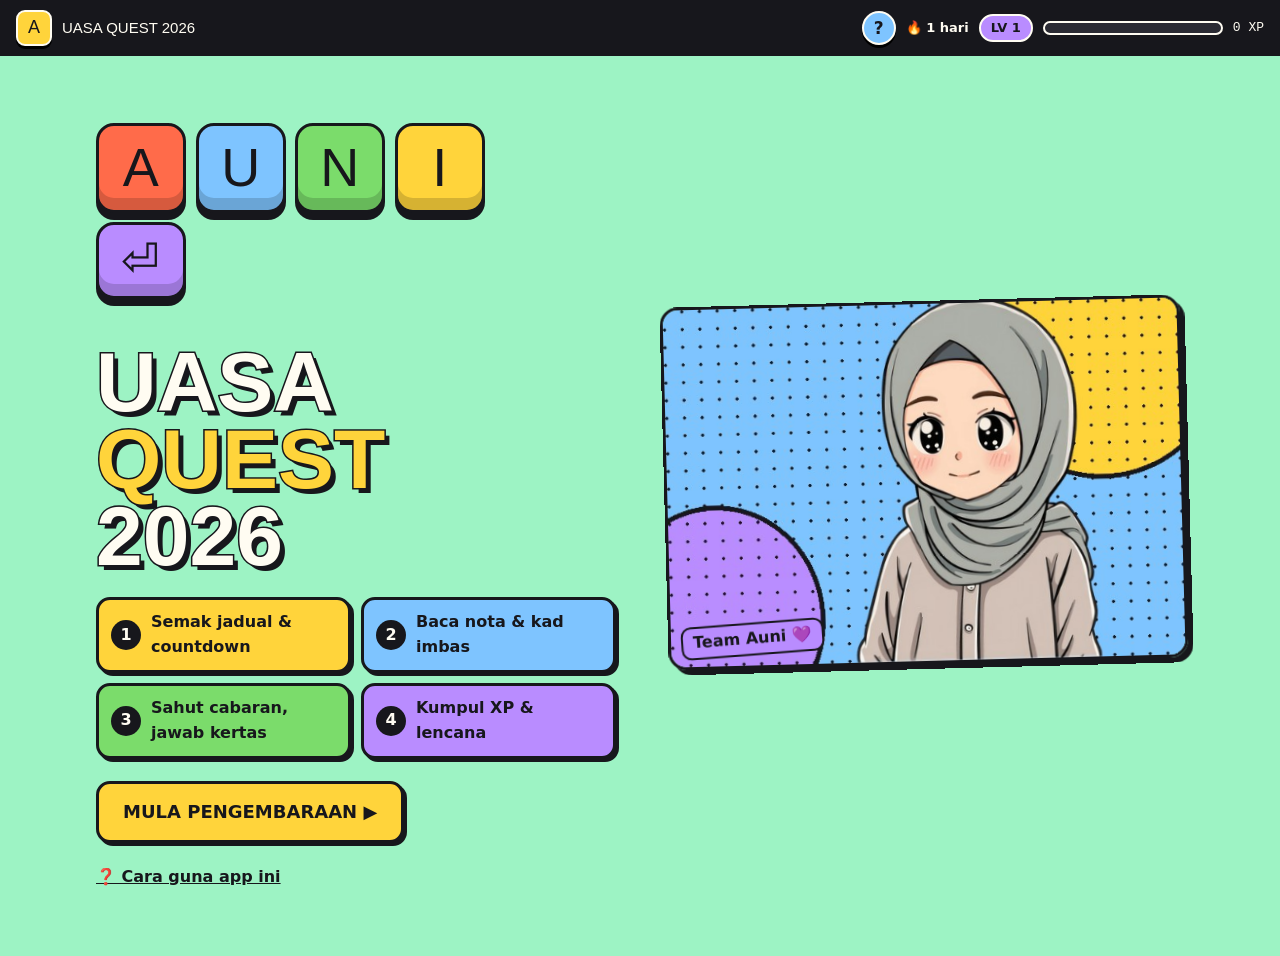
==== commit 94f9c593: "Add files via upload" ====
--- a/index.html
+++ b/index.html
@@ -28,6 +28,7 @@
 <header class="bar"><div class="wrap">
   <a class="logo" href="#utama" aria-label="Laman utama"><div class="k">A</div><span>UASA QUEST 2026</span></a>
   <div class="xpbox">
+    <a class="helpbtn" href="#panduan" aria-label="Panduan: cara guna app" title="Panduan">?</a>
     <span class="streak" id="hdrStreak">🔥 1 hari</span>
     <span class="lvl" id="hdrLvl">LV 1</span>
     <div class="xpbar" aria-hidden="true"><i id="hdrBar"></i></div>
--- a/css/style.css
+++ b/css/style.css
@@ -511,3 +511,113 @@
 .ulg .tm{background:var(--grape)}
 .chipu{display:inline-block;border:1.5px solid var(--ink);border-radius:8px;padding:0 7px;margin:2px 4px 2px 0;font-size:12px;font-weight:800;text-decoration:none;color:var(--ink);background:var(--paper)}
 a.chipu{background:var(--sky)}
+
+/* ===== v6: lebih mesra skrin sentuh, telefon landskap & skrin besar ===== */
+@media (pointer:coarse){
+ .go,.chipu,.calbtn{min-height:32px;display:inline-flex;align-items:center;padding:4px 10px}
+ .calbtn{display:flex;justify-content:center}
+ .pen{width:38px;height:38px}
+ .scrtog,.simbtn,.btn.sm{min-height:42px}
+ .seg{width:40px;height:40px}
+ .tab{min-height:44px}
+}
+.sched{grid-template-columns:repeat(auto-fill,minmax(min(100%,270px),1fr))}
+.day li.prow>span:last-child{min-width:0}
+.pcd{white-space:normal}
+/* telefon dipusing (landskap): kurangkan ruang header & menu */
+@media (orientation:landscape) and (max-height:500px){
+ .bar .wrap{padding-block:4px}
+ .logo .k{width:28px;height:28px;font-size:15px}
+ body.hasnav .tabbar{padding-top:2px;padding-bottom:calc(2px + env(safe-area-inset-bottom,0px))}
+ body.hasnav .tabbar a{flex-direction:row;min-height:38px;gap:6px;font-size:12px;padding:4px 6px}
+ body.hasnav .tabbar a span{font-size:16px}
+ body.hasnav .pg{padding-bottom:calc(56px + env(safe-area-inset-bottom,0px))}
+ .pg{padding-top:10px}
+ .ptl,.ptitle h1{font-size:clamp(22px,4vw,32px)}
+ .tools{margin-top:10px}
+ .cdbig{font-size:clamp(20px,3.4vw,26px)}
+ .title-big{font-size:clamp(34px,6vw,54px)}
+ .dock .wrap{padding-block:6px}
+ .intro{padding-block:14px}
+ .ugrid{display:grid;grid-template-columns:minmax(0,1fr) minmax(0,1.1fr);gap:18px;align-items:start}
+ .ush{margin-top:0}
+}
+/* skrin sangat besar */
+@media (min-width:1680px){
+ body{font-size:18px}
+ body.hasnav .pg .wrap{max-width:1400px}
+ .ptop,.dock .wrap{max-width:1080px}
+}
+/* kad pasang app */
+.install{display:flex;gap:14px;align-items:center;flex-wrap:wrap;padding:14px 16px;margin-top:22px;background:var(--sky)}
+.install img{width:56px;height:56px;border-radius:14px;border:2px solid var(--ink)}
+.install .it{flex:1 1 220px;min-width:0}
+.install .it b{display:block;font-size:17px}
+.install .it span{font-size:14px;font-weight:600}
+.install .row2{gap:8px}
+
+/* ===== v7: Laporan Kemajuan ===== */
+.lap6{grid-template-columns:repeat(3,minmax(0,1fr))}
+@media (min-width:820px){.lap6{grid-template-columns:repeat(6,minmax(0,1fr))}}
+.lap6 b{font-size:24px}
+.lapstrip{padding:14px 16px;margin-top:16px}
+.dstrip{display:grid;grid-template-columns:repeat(14,minmax(0,40px));gap:4px;margin-top:8px}
+.dd{aspect-ratio:1;max-width:100%;border:2px solid var(--ink);border-radius:8px;background:var(--paper);display:grid;place-items:center;font-size:11px;font-weight:800;color:var(--muted)}
+.dd.on{background:var(--leaf);color:var(--ink)}
+.lapnext{display:flex;gap:12px;align-items:center;flex-wrap:wrap;padding:14px 16px;margin-top:16px;background:var(--sun)}
+.lapnext .lnico{font-size:30px}
+.lapnext>div{flex:1 1 220px;min-width:0}
+.lapnext b{display:block;font-size:17px}
+.lapnext span{font-size:14px;font-weight:600}
+.lapgrid{display:grid;grid-template-columns:repeat(auto-fill,minmax(min(100%,280px),1fr));gap:16px}
+.lapc{display:block;padding:14px 16px;text-decoration:none;color:var(--ink);transition:transform .12s}
+.lapc:hover{transform:translateY(-2px)}
+.laph{display:flex;gap:10px;align-items:center}
+.lico{font-size:28px}
+.lnm{flex:1;min-width:0}
+.lnm b{display:block;font-size:16px}
+.lnm small{font-size:12px;font-weight:700;color:var(--muted)}
+.lpill{border:2px solid var(--ink);border-radius:999px;font-size:11px;font-weight:800;padding:2px 8px;white-space:nowrap}
+.lbar{height:14px;border:2px solid var(--ink);border-radius:999px;background:var(--cream);overflow:hidden;margin-top:12px}
+.lbar i{display:block;height:100%;background:repeating-linear-gradient(-45deg,var(--leaf) 0 10px,#95e88a 10px 20px)}
+.lpct{font-family:var(--f-mono);font-size:12px;font-weight:700;margin-top:4px}
+.lrows{list-style:none;margin:10px 0 0;padding:0;display:grid;gap:4px;font-size:14px}
+.lrows li{display:flex;justify-content:space-between;gap:10px;border-top:1.5px dashed rgba(23,23,28,.2);padding-top:4px}
+.lrows b{text-align:right}
+.lapfeed{list-style:none;margin:0;padding:8px 16px;display:grid}
+.lapfeed li{display:grid;grid-template-columns:auto 1fr;gap:12px;padding:8px 0;border-bottom:1.5px dashed rgba(23,23,28,.2);font-size:14px;align-items:baseline}
+.lapfeed li:last-child{border-bottom:0}
+.lft{font-family:var(--f-mono);font-size:12px;color:var(--muted);white-space:nowrap}
+@media (max-width:420px){.lapfeed li{grid-template-columns:1fr;gap:2px}}
+/* menu 7 item pada telefon */
+.tabbar{grid-template-columns:repeat(7,1fr)!important}
+@media (max-width:420px){body.hasnav .tabbar a{font-size:9.5px;padding:6px 0}body.hasnav .tabbar a span{font-size:17px}}
+.lpast{opacity:.7}
+
+/* ===== v8: Panduan ===== */
+.helpbtn{flex:none;width:34px;height:34px;border-radius:50%;border:2px solid var(--paper);background:var(--sky);color:var(--ink);display:grid;place-items:center;font-weight:800;font-size:17px;text-decoration:none;box-shadow:0 3px 0 #000}
+.helpbtn:hover{background:var(--sun)}
+.pgflow{padding:16px 18px}
+.flow{list-style:none;margin:10px 0 0;padding:0;display:grid;grid-template-columns:repeat(auto-fit,minmax(min(100%,180px),1fr));gap:10px}
+.flow li{border:var(--b);border-radius:14px;padding:10px 12px;display:flex;gap:10px;align-items:flex-start;font-weight:600;box-shadow:var(--sh-s)}
+.flow li>b{flex:none;width:28px;height:28px;border-radius:50%;background:var(--ink);color:var(--paper);display:grid;place-items:center}
+.pglist{display:grid;grid-template-columns:repeat(auto-fill,minmax(min(100%,340px),1fr));gap:14px;align-items:start}
+.pgi summary{list-style:none;cursor:pointer;display:flex;gap:12px;align-items:center;padding:12px 14px}
+.pgi summary::-webkit-details-marker{display:none}
+.pgi summary::after{content:"＋";margin-left:auto;font-weight:800}
+.pgi[open] summary::after{content:"－"}
+.pgic{flex:none;width:44px;height:44px;border:2px solid var(--ink);border-radius:12px;display:grid;place-items:center;font-size:22px}
+.pgnm{flex:1;min-width:0}
+.pgnm b{display:block;font-size:17px}
+.pgnm small{font-size:13px;font-weight:600;color:var(--muted)}
+.pgi ul{margin:0;padding:4px 16px 4px 34px;display:grid;gap:6px;font-size:15px}
+.pgi>p{margin:0;padding:0 16px 14px;font-size:15px}
+.pgi>.btn{margin:8px 16px 14px}
+.pgi .pcd{margin:2px 2px 0 0}
+.steps2{margin:0;padding:14px 18px 14px 38px;display:grid;gap:8px;font-size:15px}
+.xptab{padding:6px;overflow-x:auto}
+.xptab .dtab{width:100%;margin:0}
+.xptab .dtab td{text-align:left}
+.xptab .dtab td:last-child{text-align:center;font-family:var(--f-mono);font-weight:700;white-space:nowrap}
+.parentbox ul{margin:0;padding:14px 18px 14px 20px;list-style:none;display:grid;gap:10px;font-size:15px}
+.intro-help{font-weight:800;color:var(--ink)}
